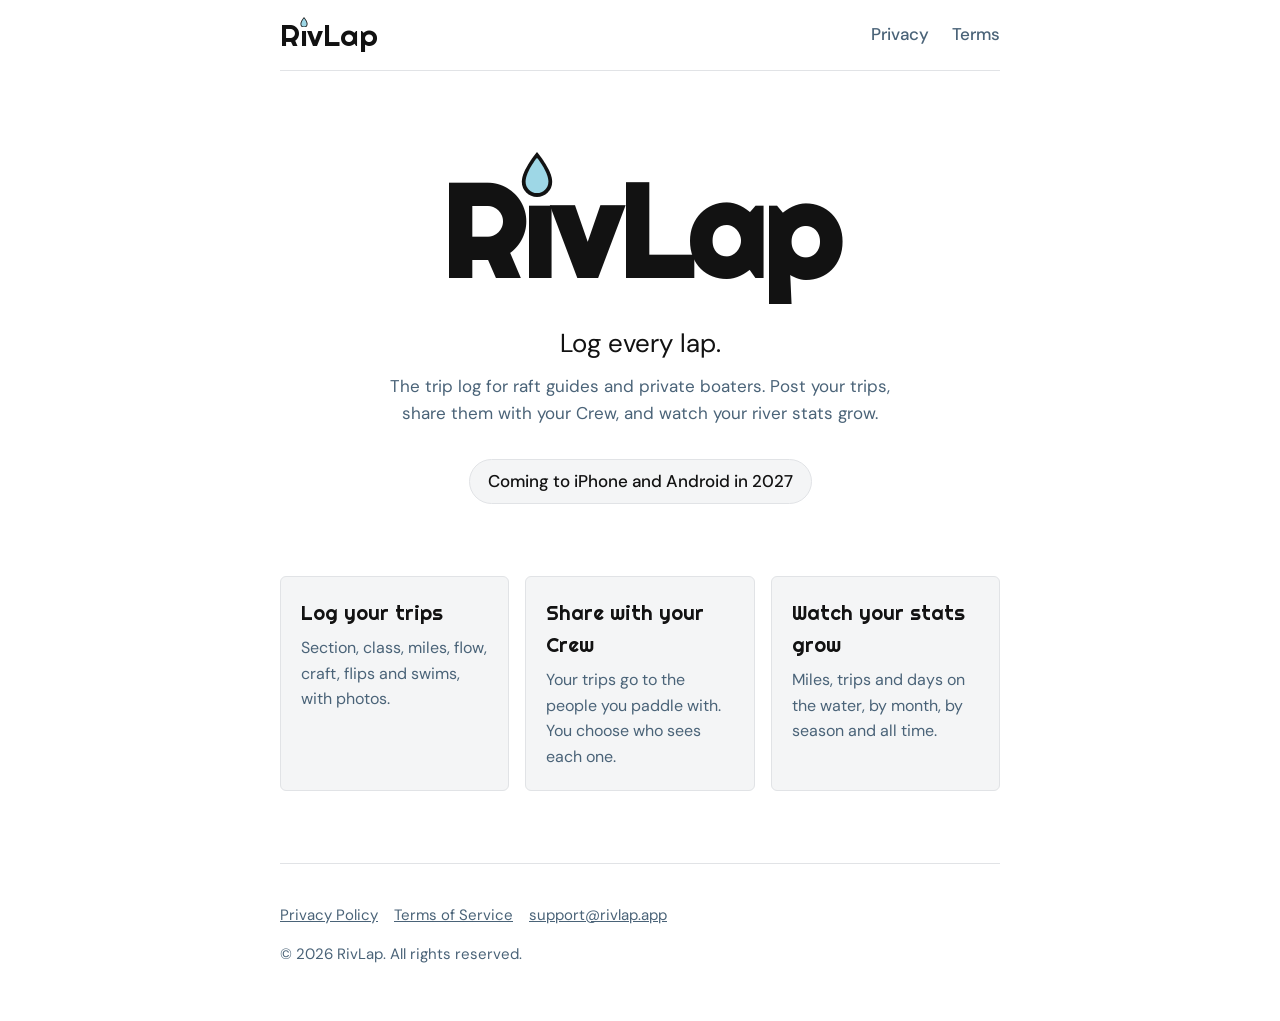
==== index.html @ aa17e75a "Publish the RivLap website: home, Privacy Policy and Terms of Service drafts Co-Authored-By: Claude " ====
<!doctype html>
<html lang="en">
<head>
<meta charset="utf-8">
<meta name="viewport" content="width=device-width, initial-scale=1">
<title>RivLap</title>
<meta name="description" content="RivLap is the trip log for whitewater boaters. Log every lap, share it with your Crew, and watch your river stats grow. Coming 2027.">
<link rel="preconnect" href="https://fonts.googleapis.com">
<link rel="preconnect" href="https://fonts.gstatic.com" crossorigin>
<link href="https://fonts.googleapis.com/css2?family=DM+Sans:wght@400;500;700&family=Righteous&display=swap" rel="stylesheet">
<link rel="stylesheet" href="/style.css">
</head>
<body>
<div class="wrap">
  <header class="site">
    <a class="logo" href="/" aria-label="RivLap home">R<span class="i">ı<svg class="drop" viewBox="0 0 100 132" aria-hidden="true"><path class="o" d="M50 0C50 0 6 52 6 86a44 44 0 0 0 88 0C94 52 50 0 50 0Z"/><path class="f" d="M50 17C50 17 17 58 17 86a33 33 0 0 0 66 0C83 58 50 17 50 17Z"/></svg></span>vLap</a>
    <nav aria-label="Main">
      <a href="/privacy/">Privacy</a>
      <a href="/terms/">Terms</a>
    </nav>
  </header>

  <main>
    <section class="hero">
      <h1 class="logo" aria-label="RivLap">R<span class="i">ı<svg class="drop" viewBox="0 0 100 132" aria-hidden="true"><path class="o" d="M50 0C50 0 6 52 6 86a44 44 0 0 0 88 0C94 52 50 0 50 0Z"/><path class="f" d="M50 17C50 17 17 58 17 86a33 33 0 0 0 66 0C83 58 50 17 50 17Z"/></svg></span>vLap</h1>
      <p class="tagline">Log every lap.</p>
      <p class="sub">The trip log for raft guides and private boaters. Post your trips, share them with your Crew, and watch your river stats grow.</p>
      <span class="badge">Coming to iPhone and Android in 2027</span>
    </section>

    <section class="features" aria-label="Features">
      <div><h2>Log your trips</h2><p>Section, class, miles, flow, craft, flips and swims, with photos.</p></div>
      <div><h2>Share with your Crew</h2><p>Your trips go to the people you paddle with. You choose who sees each one.</p></div>
      <div><h2>Watch your stats grow</h2><p>Miles, trips and days on the water, by month, by season and all time.</p></div>
    </section>
  </main>

  <footer class="site">
    <p><a href="/privacy/">Privacy Policy</a><a href="/terms/">Terms of Service</a><a href="mailto:support@rivlap.app">support@rivlap.app</a></p>
    <p>&copy; 2026 RivLap. All rights reserved.</p>
  </footer>
</div>
</body>
</html>
---- style.css ----
:root {
  --bg: #121212;
  --surface: #1c1c1c;
  --border: #2e2e2e;
  --text: #f2f2f2;
  --muted: #b5b5b5;
  --accent: #9ed7e6;
  --drop-outline: #f2f2f2;
}
@media (prefers-color-scheme: light) {
  :root {
    --bg: #ffffff;
    --surface: #f4f5f6;
    --border: #e1e3e6;
    --text: #121212;
    --muted: #4a6378;
    --accent: #006884;
    --drop-outline: #121212;
  }
}
* { box-sizing: border-box; }
html { -webkit-text-size-adjust: 100%; }
body {
  margin: 0;
  background: var(--bg);
  color: var(--text);
  font-family: "DM Sans", system-ui, -apple-system, sans-serif;
  font-size: 17px;
  line-height: 1.6;
}
a { color: var(--accent); }
a:focus-visible { outline: 2px solid var(--accent); outline-offset: 3px; }

.wrap { max-width: 760px; margin: 0 auto; padding: 0 20px; }

header.site {
  display: flex; align-items: center; justify-content: space-between;
  padding: 20px 0; border-bottom: 1px solid var(--border);
}
header.site nav a { margin-left: 18px; text-decoration: none; color: var(--muted); font-weight: 500; }
header.site nav a:hover, header.site nav a[aria-current="page"] { color: var(--text); }

/* Wordmark: "RivLap" with a water drop as the dot of the i */
.logo {
  font-family: "Righteous", system-ui, sans-serif;
  color: var(--text); text-decoration: none; line-height: 1;
  display: inline-flex; align-items: baseline; white-space: nowrap;
  letter-spacing: -0.01em;
}
.logo .i { position: relative; display: inline-block; }
.logo .drop { position: absolute; left: 50%; transform: translateX(-50%); width: 0.27em; bottom: 0.76em; }
.logo .drop .o { fill: var(--drop-outline); }
.logo .drop .f { fill: #9ed7e6; }
header.site .logo { font-size: 30px; }

.hero { text-align: center; padding: 96px 0 72px; }
.hero .logo { font-size: clamp(72px, 18vw, 128px); margin: 0; }
.hero .tagline { font-size: clamp(20px, 4.5vw, 26px); margin: 28px 0 8px; }
.hero .sub { color: var(--muted); max-width: 520px; margin: 0 auto; }
.badge {
  display: inline-block; margin-top: 32px; padding: 8px 18px; border-radius: 999px;
  border: 1px solid var(--border); background: var(--surface); font-weight: 500;
}

.features { display: grid; gap: 16px; grid-template-columns: repeat(auto-fit, minmax(200px, 1fr)); padding-bottom: 72px; }
.features div { background: var(--surface); border: 1px solid var(--border); border-radius: 6px; padding: 20px; }
.features h2 { font-family: "Righteous", system-ui, sans-serif; font-weight: 400; font-size: 20px; margin: 0 0 6px; }
.features p { margin: 0; color: var(--muted); font-size: 16px; }

.doc { padding: 48px 0 72px; }
.doc h1 { font-family: "Righteous", system-ui, sans-serif; font-weight: 400; font-size: 36px; margin: 0 0 4px; }
.doc h2 { font-size: 20px; margin: 36px 0 8px; }
.doc .meta { color: var(--muted); margin: 0 0 24px; }
.draft {
  border: 1px solid var(--border); background: var(--surface); border-radius: 6px;
  padding: 14px 16px; margin: 0 0 28px; font-size: 15px; color: var(--muted);
}

footer.site { border-top: 1px solid var(--border); padding: 24px 0 40px; color: var(--muted); font-size: 15px; }
footer.site a { color: var(--muted); margin-right: 16px; }
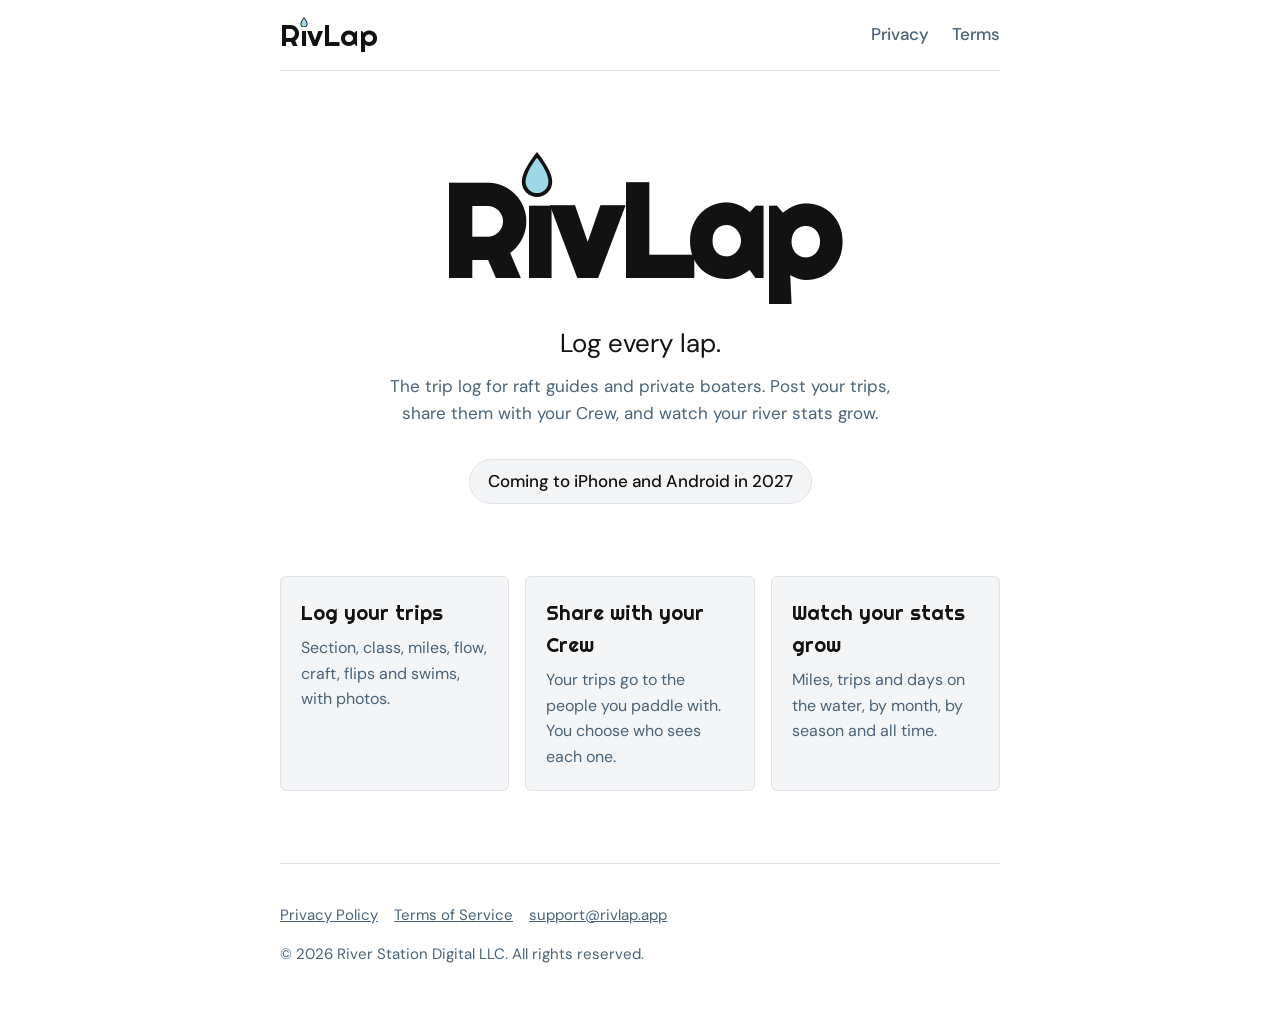
==== commit 497623a2: "Footer: (c) 2026 River Station Digital LLC Co-Authored-By: Claude Opus 5.5 <noreply@anthropic.com>" ====
--- a/index.html
+++ b/index.html
@@ -37,7 +37,7 @@
 
   <footer class="site">
     <p><a href="/privacy/">Privacy Policy</a><a href="/terms/">Terms of Service</a><a href="mailto:support@rivlap.app">support@rivlap.app</a></p>
-    <p>&copy; 2026 RivLap. All rights reserved.</p>
+    <p>&copy; 2026 River Station Digital LLC. All rights reserved.</p>
   </footer>
 </div>
 </body>
